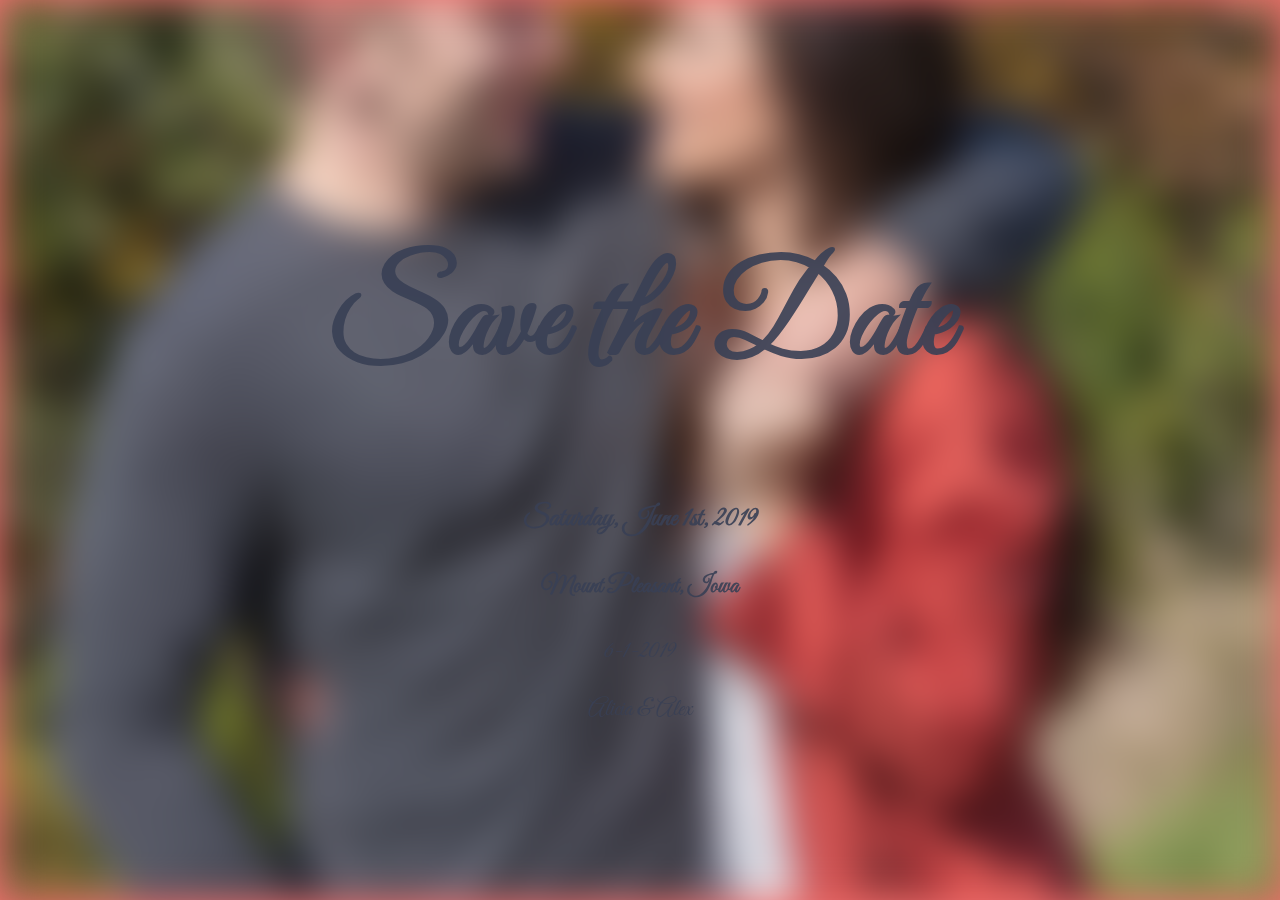
==== home.html @ f8b58804 "added new page to test out image" ====
<!doctype html>
<html class="no-js" lang="">

<head>
  <meta charset="utf-8">
  <meta http-equiv="x-ua-compatible" content="ie=edge">
  <title>Save the Date</title>
  <meta name="description" content="">
  <!-- <meta name="viewport" content="width=device-width, initial-scale=1, shrink-to-fit=no"> -->
  <meta name="viewport" content="width=device-width, initial-scale=1.0, maximum-scale=1.0, user-scalable=no, viewport-fit=cover">

  <!-- <link href="https://fonts.googleapis.com/css?family=Great+Vibes" rel="stylesheet"> -->
  <link href="https://fonts.googleapis.com/css?family=Abril+Fatface|Amatic+SC|Clicker+Script|Cookie|Dancing+Script|Didact+Gothic|Engagement|Great+Vibes|Lobster+Two|Pacifico|Parisienne|Playfair+Display|Rochester|Sacramento"
    rel="stylesheet">
  <link rel="manifest" href="site.webmanifest">
  <link rel="apple-touch-icon" href="icon.png">
  <!-- Place favicon.ico in the root directory -->

  <!-- <link rel="stylesheet" href="css/normalize.css"> -->
  <link rel="stylesheet" href="css/main.css">
</head>

<body class="body">
  <!--[if lte IE 9]>
    <p class="browserupgrade">You are using an <strong>outdated</strong> browser. Please <a href="https://browsehappy.com/">upgrade your browser</a> to improve your experience and security.</p>
  <![endif]-->

  <!-- Add your site or application content here -->

<div id="background-img">
      
  <picture>
          <source media="(max-width: 320px)" srcset="img/background-wide.jpg">
          <source media="(min-width: 375px)" srcset="img/background-tall.jpg">
    
          <img src="img/bkgr.3840.jpeg" alt="Flowers">
        </picture>
    </div>
  <header id="ex2 header" class="yes">
    <h1>Save the Date</h1>
    <h3>Saturday, June 1st, 2019</h3>
    <h4>Mount Pleasant, Iowa</h4>
    <p>6-1-2019</p>
    <p>Alicia & Alex</p>
  </header>


  <main>

  </main>
  <script src="js/vendor/modernizr-3.6.0.min.js"></script>
  <script src="https://code.jquery.com/jquery-3.3.1.min.js" integrity="sha256-FgpCb/KJQlLNfOu91ta32o/NMZxltwRo8QtmkMRdAu8="
    crossorigin="anonymous"></script>
  <script>
    window.jQuery || document.write('<script src="js/vendor/jquery-3.3.1.min.js"><\/script>')

  </script>
  <script src="js/plugins.js"></script>
  <script src="js/main.js"></script>

  <!-- Google Analytics: change UA-XXXXX-Y to be your site's ID. -->
  <script>
    window.ga = function () {
      ga.q.push(arguments)
    };
    ga.q = [];
    ga.l = +new Date;
    ga('create', 'UA-XXXXX-Y', 'auto');
    ga('send', 'pageview')

  </script>
  <script src="https://www.google-analytics.com/analytics.js" async defer></script>
</body>

</html>
---- css/main.css ----
@charset "UTF-8";
/*! normalize.css v8.0.0 | MIT License | github.com/necolas/normalize.css */
/* Document
   ========================================================================== */
/**
 * 1. Correct the line height in all browsers.
 * 2. Prevent adjustments of font size after orientation changes in iOS.
 */
html {
  line-height: 1.15;
  /* 1 */
  -webkit-text-size-adjust: 100%;
  /* 2 */
}

/* Sections
   ========================================================================== */
/**
 * Remove the margin in all browsers.
 */
body {
  margin: 0;
}

/**
 * Correct the font size and margin on `h1` elements within `section` and
 * `article` contexts in Chrome, Firefox, and Safari.
 */
h1 {
  font-size: 2em;
  margin: 0.67em 0;
}

/* Grouping content
   ========================================================================== */
/**
 * 1. Add the correct box sizing in Firefox.
 * 2. Show the overflow in Edge and IE.
 */
hr {
  -webkit-box-sizing: content-box;
          box-sizing: content-box;
  /* 1 */
  height: 0;
  /* 1 */
  overflow: visible;
  /* 2 */
}

/**
 * 1. Correct the inheritance and scaling of font size in all browsers.
 * 2. Correct the odd `em` font sizing in all browsers.
 */
pre {
  font-family: monospace, monospace;
  /* 1 */
  font-size: 1em;
  /* 2 */
}

/* Text-level semantics
   ========================================================================== */
/**
 * Remove the gray background on active links in IE 10.
 */
a {
  background-color: transparent;
}

/**
 * 1. Remove the bottom border in Chrome 57-
 * 2. Add the correct text decoration in Chrome, Edge, IE, Opera, and Safari.
 */
abbr[title] {
  border-bottom: none;
  /* 1 */
  text-decoration: underline;
  /* 2 */
  -webkit-text-decoration: underline dotted;
          text-decoration: underline dotted;
  /* 2 */
}

/**
 * Add the correct font weight in Chrome, Edge, and Safari.
 */
b,
strong {
  font-weight: bolder;
}

/**
 * 1. Correct the inheritance and scaling of font size in all browsers.
 * 2. Correct the odd `em` font sizing in all browsers.
 */
code,
kbd,
samp {
  font-family: monospace, monospace;
  /* 1 */
  font-size: 1em;
  /* 2 */
}

/**
 * Add the correct font size in all browsers.
 */
small {
  font-size: 80%;
}

/**
 * Prevent `sub` and `sup` elements from affecting the line height in
 * all browsers.
 */
sub,
sup {
  font-size: 75%;
  line-height: 0;
  position: relative;
  vertical-align: baseline;
}

sub {
  bottom: -0.25em;
}

sup {
  top: -0.5em;
}

/* Embedded content
   ========================================================================== */
/**
 * Remove the border on images inside links in IE 10.
 */
img {
  border-style: none;
}

/* Forms
   ========================================================================== */
/**
 * 1. Change the font styles in all browsers.
 * 2. Remove the margin in Firefox and Safari.
 */
button,
input,
optgroup,
select,
textarea {
  font-family: inherit;
  /* 1 */
  font-size: 100%;
  /* 1 */
  line-height: 1.15;
  /* 1 */
  margin: 0;
  /* 2 */
}

/**
 * Show the overflow in IE.
 * 1. Show the overflow in Edge.
 */
button,
input {
  /* 1 */
  overflow: visible;
}

/**
 * Remove the inheritance of text transform in Edge, Firefox, and IE.
 * 1. Remove the inheritance of text transform in Firefox.
 */
button,
select {
  /* 1 */
  text-transform: none;
}

/**
 * Correct the inability to style clickable types in iOS and Safari.
 */
button,
[type="button"],
[type="reset"],
[type="submit"] {
  -webkit-appearance: button;
}

/**
 * Remove the inner border and padding in Firefox.
 */
button::-moz-focus-inner,
[type="button"]::-moz-focus-inner,
[type="reset"]::-moz-focus-inner,
[type="submit"]::-moz-focus-inner {
  border-style: none;
  padding: 0;
}

/**
 * Restore the focus styles unset by the previous rule.
 */
button:-moz-focusring,
[type="button"]:-moz-focusring,
[type="reset"]:-moz-focusring,
[type="submit"]:-moz-focusring {
  outline: 1px dotted ButtonText;
}

/**
 * Correct the padding in Firefox.
 */
fieldset {
  padding: 0.35em 0.75em 0.625em;
}

/**
 * 1. Correct the text wrapping in Edge and IE.
 * 2. Correct the color inheritance from `fieldset` elements in IE.
 * 3. Remove the padding so developers are not caught out when they zero out
 *    `fieldset` elements in all browsers.
 */
legend {
  -webkit-box-sizing: border-box;
          box-sizing: border-box;
  /* 1 */
  color: inherit;
  /* 2 */
  display: table;
  /* 1 */
  max-width: 100%;
  /* 1 */
  padding: 0;
  /* 3 */
  white-space: normal;
  /* 1 */
}

/**
 * Add the correct vertical alignment in Chrome, Firefox, and Opera.
 */
progress {
  vertical-align: baseline;
}

/**
 * Remove the default vertical scrollbar in IE 10+.
 */
textarea {
  overflow: auto;
}

/**
 * 1. Add the correct box sizing in IE 10.
 * 2. Remove the padding in IE 10.
 */
[type="checkbox"],
[type="radio"] {
  -webkit-box-sizing: border-box;
          box-sizing: border-box;
  /* 1 */
  padding: 0;
  /* 2 */
}

/**
 * Correct the cursor style of increment and decrement buttons in Chrome.
 */
[type="number"]::-webkit-inner-spin-button,
[type="number"]::-webkit-outer-spin-button {
  height: auto;
}

/**
 * 1. Correct the odd appearance in Chrome and Safari.
 * 2. Correct the outline style in Safari.
 */
[type="search"] {
  -webkit-appearance: textfield;
  /* 1 */
  outline-offset: -2px;
  /* 2 */
}

/**
 * Remove the inner padding in Chrome and Safari on macOS.
 */
[type="search"]::-webkit-search-decoration {
  -webkit-appearance: none;
}

/**
 * 1. Correct the inability to style clickable types in iOS and Safari.
 * 2. Change font properties to `inherit` in Safari.
 */
::-webkit-file-upload-button {
  -webkit-appearance: button;
  /* 1 */
  font: inherit;
  /* 2 */
}

/* Interactive
   ========================================================================== */
/*
 * Add the correct display in Edge, IE 10+, and Firefox.
 */
details {
  display: block;
}

/*
 * Add the correct display in all browsers.
 */
summary {
  display: list-item;
}

/* Misc
   ========================================================================== */
/**
 * Add the correct display in IE 10+.
 */
template {
  display: none;
}

/**
 * Add the correct display in IE 10.
 */
[hidden] {
  display: none;
}

/*! HTML5 Boilerplate v6.1.0 | MIT License | https://html5boilerplate.com/ */
/*
 * What follows is the result of much research on cross-browser styling.
 * Credit left inline and big thanks to Nicolas Gallagher, Jonathan Neal,
 * Kroc Camen, and the H5BP dev community and team.
 */
/* ==========================================================================
   Base styles: opinionated defaults
   ========================================================================== */
html {
  color: #222;
  font-size: 1em;
  line-height: 1.4;
}

/*
 * Remove text-shadow in selection highlight:
 * https://twitter.com/miketaylr/status/12228805301
 *
 * Vendor-prefixed and regular ::selection selectors cannot be combined:
 * https://stackoverflow.com/a/16982510/7133471
 *
 * Customize the background color to match your design.
 */
::-moz-selection {
  background: #b3d4fc;
  text-shadow: none;
}

::selection {
  background: #b3d4fc;
  text-shadow: none;
}

/*
 * A better looking default horizontal rule
 */
hr {
  display: block;
  height: 1px;
  border: 0;
  border-top: 1px solid #ccc;
  margin: 1em 0;
  padding: 0;
}

/*
 * Remove the gap between audio, canvas, iframes,
 * images, videos and the bottom of their containers:
 * https://github.com/h5bp/html5-boilerplate/issues/440
 */
audio,
canvas,
iframe,
img,
svg,
video {
  vertical-align: middle;
}

/*
 * Remove default fieldset styles.
 */
fieldset {
  border: 0;
  margin: 0;
  padding: 0;
}

/*
 * Allow only vertical resizing of textareas.
 */
textarea {
  resize: vertical;
}

/* ==========================================================================
   Browser Upgrade Prompt
   ========================================================================== */
.browserupgrade {
  margin: 0.2em 0;
  background: #ccc;
  color: #000;
  padding: 0.2em 0;
}

/* ==========================================================================
   Author's custom styles
   ========================================================================== */
/* ==========================================================================
   Helper classes
   ========================================================================== */
/*
 * Hide visually and from screen readers
 */
.hidden {
  display: none !important;
}

/*
 * Hide only visually, but have it available for screen readers:
 * https://snook.ca/archives/html_and_css/hiding-content-for-accessibility
 *
 * 1. For long content, line feeds are not interpreted as spaces and small width
 *    causes content to wrap 1 word per line:
 *    https://medium.com/@jessebeach/beware-smushed-off-screen-accessible-text-5952a4c2cbfe
 */
.visuallyhidden {
  border: 0;
  clip: rect(0 0 0 0);
  height: 1px;
  margin: -1px;
  overflow: hidden;
  padding: 0;
  position: absolute;
  width: 1px;
  white-space: nowrap;
  /* 1 */
}

/*
 * Extends the .visuallyhidden class to allow the element
 * to be focusable when navigated to via the keyboard:
 * https://www.drupal.org/node/897638
 */
.visuallyhidden.focusable:active,
.visuallyhidden.focusable:focus {
  clip: auto;
  height: auto;
  margin: 0;
  overflow: visible;
  position: static;
  width: auto;
  white-space: inherit;
}

/*
 * Hide visually and from screen readers, but maintain layout
 */
.invisible {
  visibility: hidden;
}

/*
 * Clearfix: contain floats
 *
 * For modern browsers
 * 1. The space content is one way to avoid an Opera bug when the
 *    `contenteditable` attribute is included anywhere else in the document.
 *    Otherwise it causes space to appear at the top and bottom of elements
 *    that receive the `clearfix` class.
 * 2. The use of `table` rather than `block` is only necessary if using
 *    `:before` to contain the top-margins of child elements.
 */
.clearfix:before,
.clearfix:after {
  content: " ";
  /* 1 */
  display: table;
  /* 2 */
}

.clearfix:after {
  clear: both;
}

/* ==========================================================================
   EXAMPLE Media Queries for Responsive Design.
   These examples override the primary ('mobile first') styles.
   Modify as content requires.
   ========================================================================== */
@media only screen and (min-width: 35em) {
  /* Style adjustments for viewports that meet the condition */
}

@media print, (-webkit-min-device-pixel-ratio: 1.25), (min-resolution: 1.25dppx), (min-resolution: 120dpi) {
  /* Style adjustments for high resolution devices */
}

/* ==========================================================================
   Print styles.
   Inlined to avoid the additional HTTP request:
   https://www.phpied.com/delay-loading-your-print-css/
   ========================================================================== */
@media print {
  *,
  *:before,
  *:after {
    background: transparent !important;
    color: #000 !important;
    /* Black prints faster */
    -webkit-box-shadow: none !important;
    box-shadow: none !important;
    text-shadow: none !important;
  }
  a,
  a:visited {
    text-decoration: underline;
  }
  a[href]:after {
    content: " (" attr(href) ")";
  }
  abbr[title]:after {
    content: " (" attr(title) ")";
  }
  /*
     * Don't show links that are fragment identifiers,
     * or use the `javascript:` pseudo protocol
     */
  a[href^="#"]:after,
  a[href^="javascript:"]:after {
    content: "";
  }
  pre {
    white-space: pre-wrap !important;
  }
  pre,
  blockquote {
    border: 1px solid #999;
    page-break-inside: avoid;
  }
  /*
     * Printing Tables:
     * http://css-discuss.incutio.com/wiki/Printing_Tables
     */
  thead {
    display: table-header-group;
  }
  tr,
  img {
    page-break-inside: avoid;
  }
  p,
  h2,
  h3 {
    orphans: 3;
    widows: 3;
  }
  h2,
  h3 {
    page-break-after: avoid;
  }
}

header {
  background: white;
}

header {
  font-family: 'Great Vibes', cursive;
  margin: auto;
  max-width: 90%;
  color: #ACAEAB;
}

@media (min-width: 576px) {
  header {
    max-width: 100%;
  }
  header h1 {
    font-size: 1em;
  }
}

@media (min-width: 768px) {
  header {
    max-width: 90%;
  }
  header h1 {
    font-size: calc(1em + 5vmin);
  }
}

@media (min-width: 992px) {
  header {
    color: ÷yellow;
  }
}

@media (min-width: 1200px) {
  header h1 {
    font-size: 10vmax;
  }
}

#ex1 {
  font-family: 'Great Vibes', cursive;
}

#ex2 {
  font-family: 'Dancing Script', cursive;
}

#ex3 {
  font-family: 'Pacifico', cursive;
}

#ex4 {
  font-family: 'Sacramento', cursive;
}

#ex5 {
  font-family: 'Parisienne', cursive;
}

#ex6 {
  font-family: 'Rochester', cursive;
}

#ex7 {
  font-family: 'Amatic SC', cursive;
}

#ex8 {
  font-family: 'Cookie', cursive;
}

#ex9 {
  font-family: 'Clicker Script', cursive;
}

#ex10 {
  font-family: 'Engagement', cursive;
}

#ex11 {
  font-family: 'Playfair Display', serif;
}

#ex12 {
  font-family: 'Abril Fatface', cursive;
}

#ex13 {
  font-family: 'Didact Gothic', sans-serif;
}

#ex14 {
  font-family: 'Lobster Two', cursive;
}

html {
  padding: env(safe-area-inset);
}

.yes {
  color: #394055;
  background: #F7E1D7;
}

.no {
  text-decoration: line-through;
  color: #F7E1D7;
}

body.body {
  display: -ms-grid;
  display: grid;
  -ms-grid-rows: 1;
  -ms-grid-columns: 1;
      grid-template: 1 /1;
}

body.body #background-img {
  -ms-grid-row: 1;
  -ms-grid-column: 1;
  grid-area: 1 / 1;
  color: white;
  background: none;
}

body.body header {
  -ms-grid-row: 1;
  -ms-grid-column: 1;
  grid-area: 1 / 1;
  background: none;
  opacity: .9;
}

body.body #TEST {
  -ms-grid-row: 1;
  -ms-grid-column: 1;
  grid-area: 1 / 1;
  opacity: .9;
  background: black;
  color: white;
}

#background-img img {
  width: 100%;
  height: 100vh;
  -o-object-fit: cover;
     object-fit: cover;
  -webkit-filter: blur(19px);
          filter: blur(19px);
}

body {
  font-family: 'Amatic SC', cursive;
  font-size: 150%;
  background: #EF6F6C;
  text-align: center;
}

main {
  background: #CC7178;
}

p {
  font-size: 1em;
  display: block;
}

div {
  background: white;
  color: #FE938C;
}

header {
  padding: 1em;
}

.bk-navy {
  background: #394055;
  color: white;
}

.bk-green {
  background: #5B7761;
}

.bk-gray {
  background: #ACAEAB;
}

.bk-white {
  background: #F5F5F5;
}

.bk-hunter {
  background: #172121;
  color: white;
}

.bk-tan {
  background: #F7E1D7;
}

.bk-peach {
  background: #F9ADA0;
}

.bk-coral {
  background: #EF6F6C;
}

.bk-peony {
  background: #CC7178;
}

.bk-pale {
  background: #EDAFB8;
}

.bk-pink {
  background: #FE938C;
}

nav {
  display: -webkit-box;
  display: -ms-flexbox;
  display: flex;
  -ms-flex-wrap: wrap;
      flex-wrap: wrap;
}

nav div {
  -webkit-box-flex: 1;
      -ms-flex: 1 1;
          flex: 1 1;
  color: #394055;
  padding: 1em;
}

summary {
  font-size: 2em;
}

details {
  background: #F9ADA0;
  padding: 1em;
  margin: 1em auto;
  max-width: 90%;
  color: #394055;
}
/*# sourceMappingURL=main.css.map */
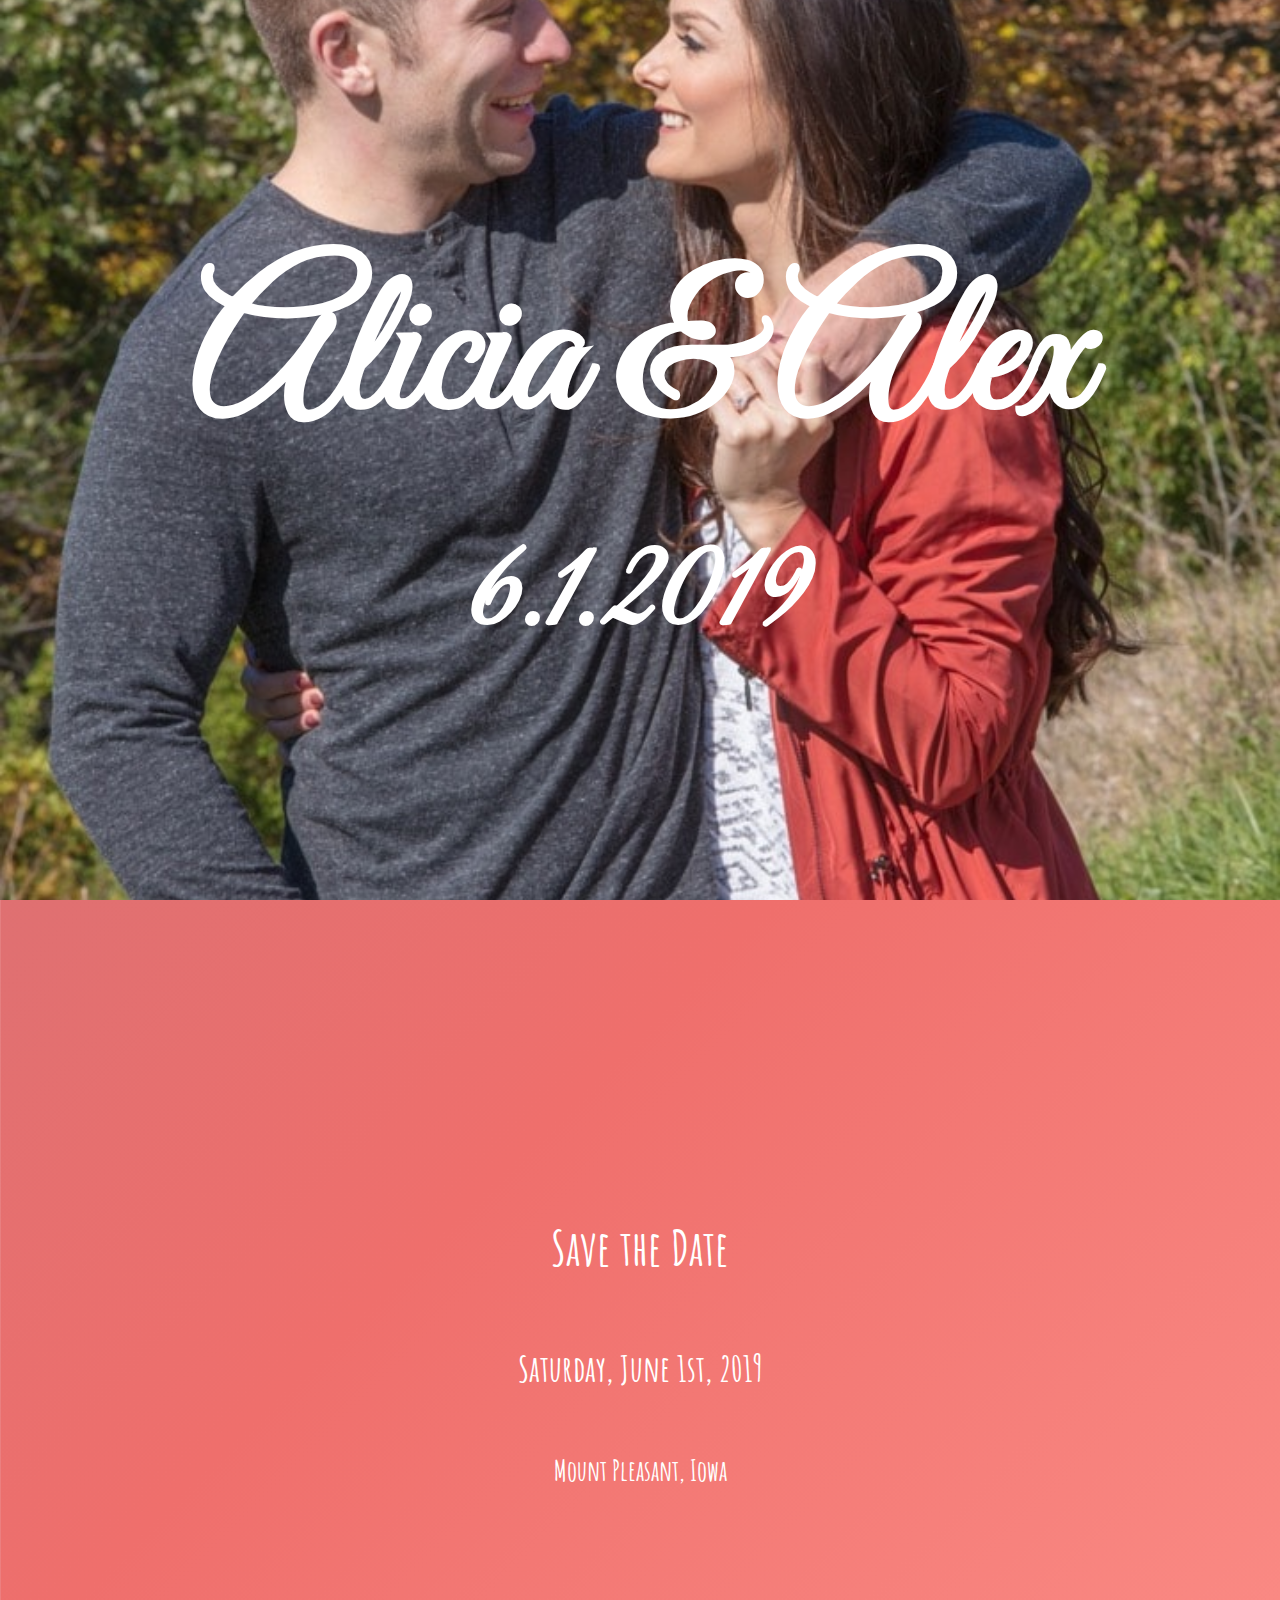
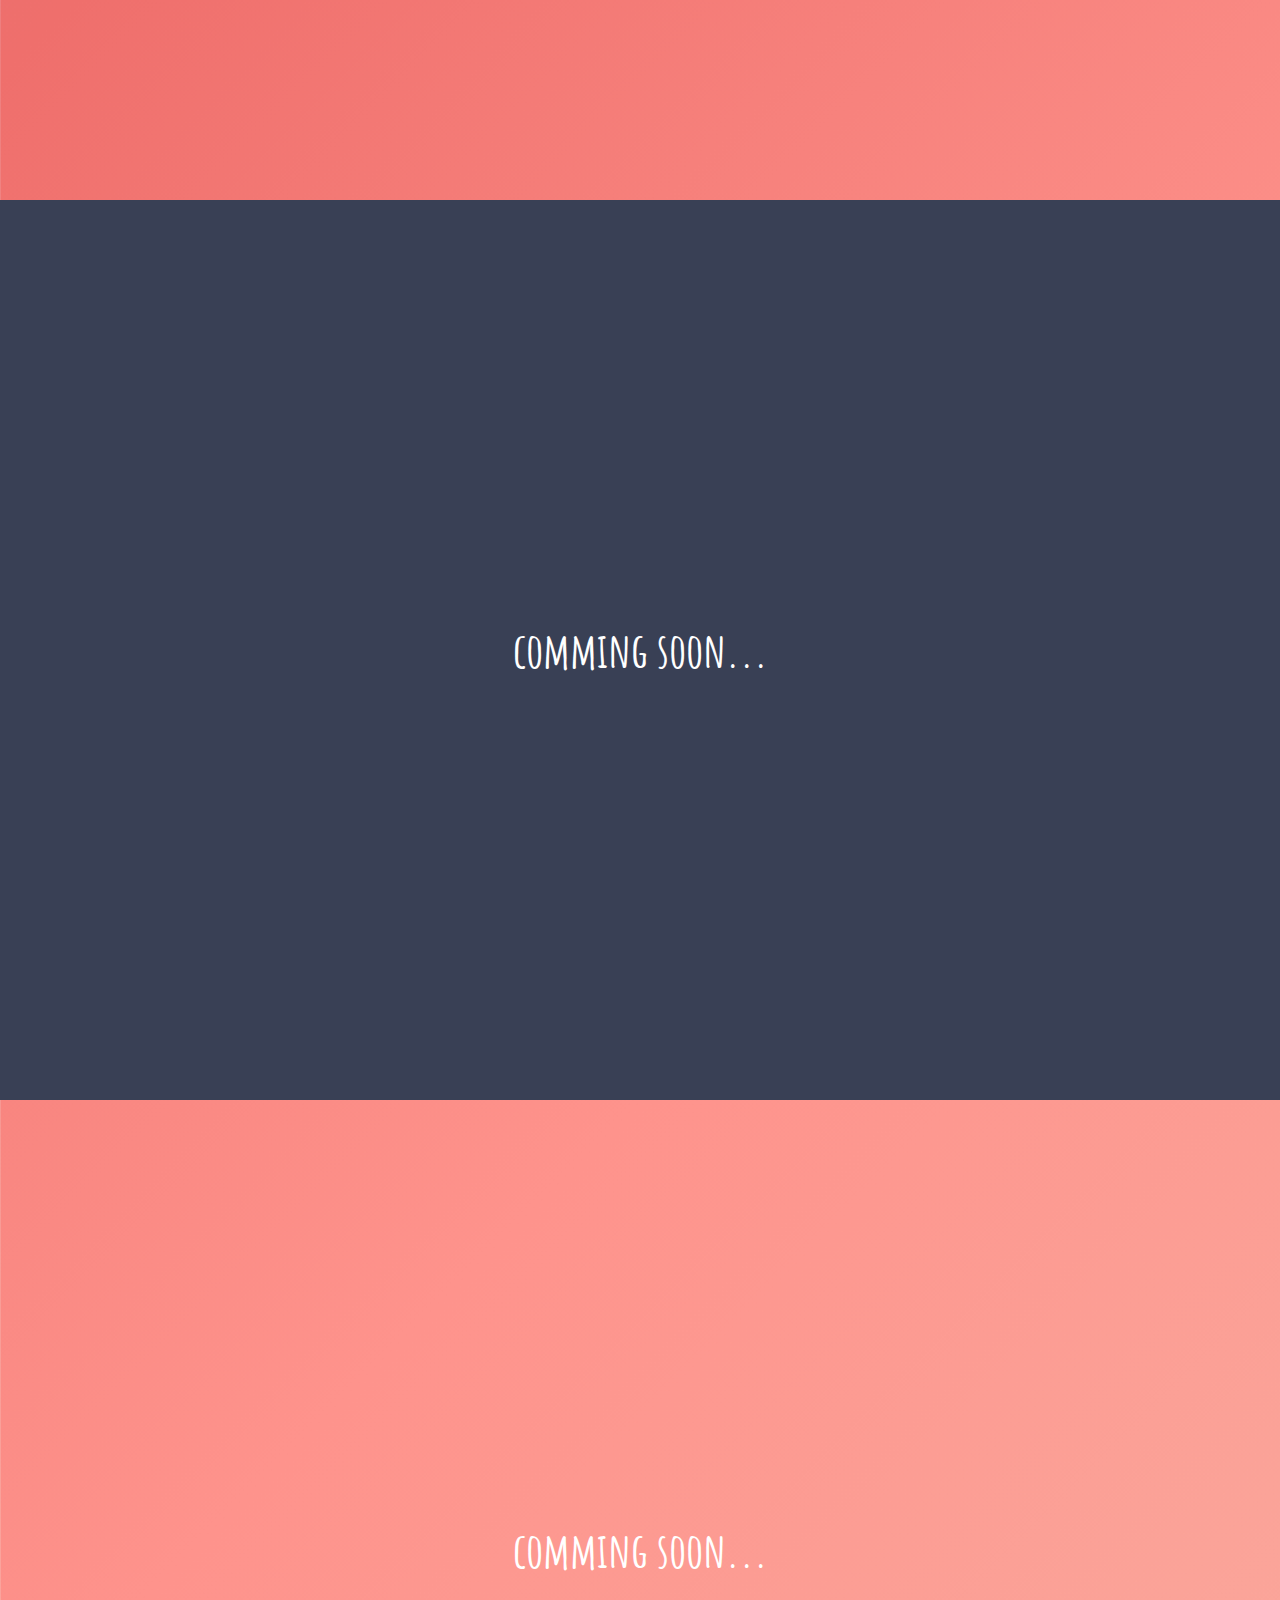
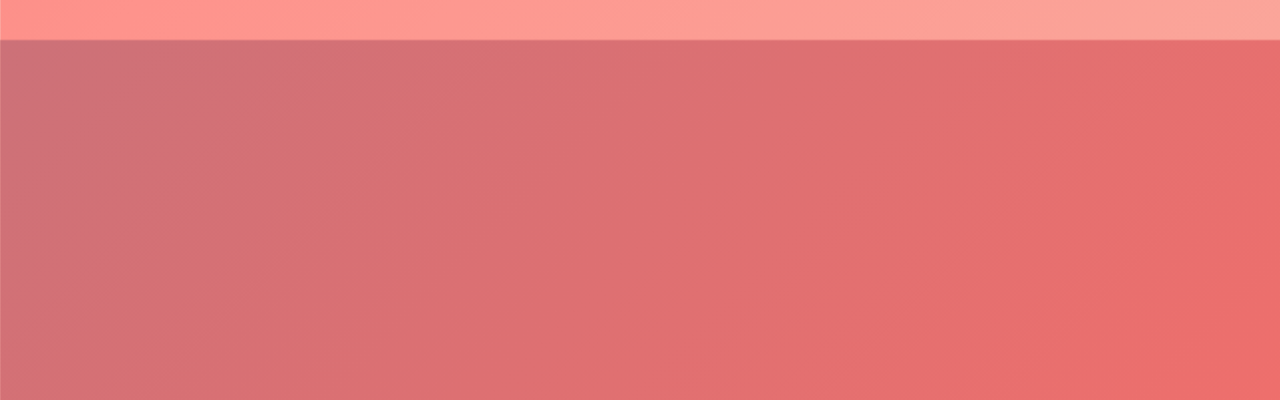
==== commit 419cb550: "fixed all small formatting issues" ====
--- a/home.html
+++ b/home.html
@@ -20,34 +20,40 @@
   <link rel="stylesheet" href="css/main.css">
 </head>
 
-<body class="body">
+<body>
   <!--[if lte IE 9]>
     <p class="browserupgrade">You are using an <strong>outdated</strong> browser. Please <a href="https://browsehappy.com/">upgrade your browser</a> to improve your experience and security.</p>
   <![endif]-->
 
   <!-- Add your site or application content here -->
+  <header class="header">
+    <div id="background-img">
 
-<div id="background-img">
-      
-  <picture>
-          <source media="(max-width: 320px)" srcset="img/background-wide.jpg">
-          <source media="(min-width: 375px)" srcset="img/background-tall.jpg">
-    
-          <img src="img/bkgr.3840.jpeg" alt="Flowers">
-        </picture>
+      <picture>
+        <source media="(max-width: 500px)" srcset="img/background-wide.jpg">
+        <source media="(min-width: 501px)" srcset="img/background-tall.jpg">
+
+        <img src="img/bkgr.3840.jpeg" alt="Flowers">
+      </picture>
     </div>
-  <header id="ex2 header" class="yes">
-    <h1>Save the Date</h1>
-    <h3>Saturday, June 1st, 2019</h3>
-    <h4>Mount Pleasant, Iowa</h4>
-    <p>6-1-2019</p>
-    <p>Alicia & Alex</p>
+    <div id="header" class="yes">
+      <h1>Alicia & Alex</h1>
+      <h3>6.1.2019</h3>
+    </div>
   </header>
 
 
-  <main>
-
+  <main id="STD">
+    <h1>Save the Date</h1>
+    <h2>Saturday, June 1st, 2019</h2>
+    <h3>Mount Pleasant, Iowa</h3>
   </main>
+  <div id="STD2">
+      <h1>comming soon...</h1>
+  </div>
+  <div id="STD3">
+        <h1>comming soon...</h1>
+    </div>
   <script src="js/vendor/modernizr-3.6.0.min.js"></script>
   <script src="https://code.jquery.com/jquery-3.3.1.min.js" integrity="sha256-FgpCb/KJQlLNfOu91ta32o/NMZxltwRo8QtmkMRdAu8="
     crossorigin="anonymous"></script>
--- a/css/main.css
+++ b/css/main.css
@@ -1,4 +1,3 @@
-@charset "UTF-8";
 /*! normalize.css v8.0.0 | MIT License | github.com/necolas/normalize.css */
 /* Document
    ========================================================================== */
@@ -580,227 +579,17 @@
 }
 
 header {
-  background: white;
-}
-
-header {
   font-family: 'Great Vibes', cursive;
-  margin: auto;
-  max-width: 90%;
-  color: #ACAEAB;
-}
-
-@media (min-width: 576px) {
-  header {
-    max-width: 100%;
-  }
-  header h1 {
-    font-size: 1em;
-  }
-}
-
-@media (min-width: 768px) {
-  header {
-    max-width: 90%;
-  }
-  header h1 {
-    font-size: calc(1em + 5vmin);
-  }
-}
-
-@media (min-width: 992px) {
-  header {
-    color: ÷yellow;
-  }
-}
-
-@media (min-width: 1200px) {
-  header h1 {
-    font-size: 10vmax;
-  }
-}
-
-#ex1 {
-  font-family: 'Great Vibes', cursive;
-}
-
-#ex2 {
-  font-family: 'Dancing Script', cursive;
-}
-
-#ex3 {
-  font-family: 'Pacifico', cursive;
-}
-
-#ex4 {
-  font-family: 'Sacramento', cursive;
-}
-
-#ex5 {
-  font-family: 'Parisienne', cursive;
-}
-
-#ex6 {
-  font-family: 'Rochester', cursive;
-}
-
-#ex7 {
-  font-family: 'Amatic SC', cursive;
-}
-
-#ex8 {
-  font-family: 'Cookie', cursive;
-}
-
-#ex9 {
-  font-family: 'Clicker Script', cursive;
-}
-
-#ex10 {
-  font-family: 'Engagement', cursive;
-}
-
-#ex11 {
-  font-family: 'Playfair Display', serif;
-}
-
-#ex12 {
-  font-family: 'Abril Fatface', cursive;
-}
-
-#ex13 {
-  font-family: 'Didact Gothic', sans-serif;
-}
-
-#ex14 {
-  font-family: 'Lobster Two', cursive;
 }
 
 html {
   padding: env(safe-area-inset);
 }
 
-.yes {
-  color: #394055;
-  background: #F7E1D7;
-}
-
-.no {
-  text-decoration: line-through;
-  color: #F7E1D7;
-}
-
-body.body {
-  display: -ms-grid;
-  display: grid;
-  -ms-grid-rows: 1;
-  -ms-grid-columns: 1;
-      grid-template: 1 /1;
-}
-
-body.body #background-img {
-  -ms-grid-row: 1;
-  -ms-grid-column: 1;
-  grid-area: 1 / 1;
-  color: white;
-  background: none;
-}
-
-body.body header {
-  -ms-grid-row: 1;
-  -ms-grid-column: 1;
-  grid-area: 1 / 1;
-  background: none;
-  opacity: .9;
-}
-
-body.body #TEST {
-  -ms-grid-row: 1;
-  -ms-grid-column: 1;
-  grid-area: 1 / 1;
-  opacity: .9;
-  background: black;
-  color: white;
-}
-
-#background-img img {
-  width: 100%;
-  height: 100vh;
-  -o-object-fit: cover;
-     object-fit: cover;
-  -webkit-filter: blur(19px);
-          filter: blur(19px);
-}
-
 body {
-  font-family: 'Amatic SC', cursive;
-  font-size: 150%;
-  background: #EF6F6C;
-  text-align: center;
-}
-
-main {
-  background: #CC7178;
-}
-
-p {
-  font-size: 1em;
-  display: block;
-}
-
-div {
-  background: white;
-  color: #FE938C;
-}
-
-header {
-  padding: 1em;
-}
-
-.bk-navy {
-  background: #394055;
-  color: white;
-}
-
-.bk-green {
-  background: #5B7761;
-}
-
-.bk-gray {
-  background: #ACAEAB;
-}
-
-.bk-white {
-  background: #F5F5F5;
-}
-
-.bk-hunter {
-  background: #172121;
-  color: white;
-}
-
-.bk-tan {
-  background: #F7E1D7;
-}
-
-.bk-peach {
-  background: #F9ADA0;
-}
-
-.bk-coral {
-  background: #EF6F6C;
-}
-
-.bk-peony {
-  background: #CC7178;
-}
-
-.bk-pale {
-  background: #EDAFB8;
-}
-
-.bk-pink {
-  background: #FE938C;
+  -webkit-scroll-snap-type: y proximity;
+      -ms-scroll-snap-type: y proximity;
+          scroll-snap-type: y proximity;
 }
 
 nav {
@@ -809,14 +598,213 @@
   display: flex;
   -ms-flex-wrap: wrap;
       flex-wrap: wrap;
+  -ms-flex-line-pack: justify;
+      align-content: space-between;
+}
+
+nav h1 {
+  -webkit-box-flex: 1;
+      -ms-flex: 1 0 100%;
+          flex: 1 0 100%;
+  margin: 0;
+  padding: 1em 0;
+  color: #394055;
 }
 
 nav div {
   -webkit-box-flex: 1;
-      -ms-flex: 1 1;
-          flex: 1 1;
+      -ms-flex: 1 1 100px;
+          flex: 1 1 100px;
+  padding: 0 1em;
+}
+
+.header {
+  scroll-snap-align: start;
+  max-height: 100vh;
+  overflow-y: scroll;
+  display: -ms-grid;
+  display: grid;
+  -ms-grid-rows: 1;
+  -ms-grid-columns: 1;
+      grid-template: 1 /1;
+}
+
+.header #background-img {
+  -ms-grid-row: 1;
+  -ms-grid-column: 1;
+  grid-area: 1 / 1;
+  color: white;
+  background: none;
+}
+
+.header #background-img img {
+  width: 100%;
+  height: 100vh;
+  -o-object-fit: cover;
+     object-fit: cover;
+}
+
+.header #header {
+  -ms-grid-row: 1;
+  -ms-grid-column: 1;
+  grid-area: 1 / 1;
+  background: none;
+  color: white;
+  display: -webkit-box;
+  display: -ms-flexbox;
+  display: flex;
+  -webkit-box-orient: vertical;
+  -webkit-box-direction: normal;
+      -ms-flex-direction: column;
+          flex-direction: column;
+  -webkit-box-pack: center;
+      -ms-flex-pack: center;
+          justify-content: center;
+}
+
+.header #header h1 {
+  margin: 0;
+  font-size: 16vw;
+}
+
+.header #header h3 {
+  margin: 0;
+  font-size: 10vw;
+}
+
+#STD, #STD2, #STD3 {
+  scroll-snap-align: start;
+  height: 100vh;
+  display: -webkit-box;
+  display: -ms-flexbox;
+  display: flex;
+  -webkit-box-orient: vertical;
+  -webkit-box-direction: normal;
+      -ms-flex-direction: column;
+          flex-direction: column;
+  -webkit-box-pack: center;
+      -ms-flex-pack: center;
+          justify-content: center;
+}
+
+#STD2 {
+  background: #394055;
+}
+
+body {
+  font-family: 'Amatic SC', cursive;
+  font-size: 150%;
+  text-align: center;
+}
+
+body {
+  width: 100wh;
+  height: 90vh;
+  color: #fff;
+  background: linear-gradient(-45deg, #F7E1D7, #EDAFB8, #F9ADA0, #FE938C, #EF6F6C, #CC7178);
+  background-size: 400% 400%;
+  -webkit-animation: Gradient 15s ease infinite;
+          animation: Gradient 15s ease infinite;
+}
+
+@-webkit-keyframes Gradient {
+  0% {
+    background-position: 0% 50%;
+  }
+  50% {
+    background-position: 100% 50%;
+  }
+  100% {
+    background-position: 0% 50%;
+  }
+}
+
+@keyframes Gradient {
+  0% {
+    background-position: 0% 50%;
+  }
+  50% {
+    background-position: 100% 50%;
+  }
+  100% {
+    background-position: 0% 50%;
+  }
+}
+
+p {
+  font-size: 1em;
+  display: block;
+}
+
+.yes {
   color: #394055;
-  padding: 1em;
+  background: #F7E1D7;
+  height: 100vh;
+  display: -webkit-box;
+  display: -ms-flexbox;
+  display: flex;
+  -webkit-box-orient: vertical;
+  -webkit-box-direction: normal;
+      -ms-flex-direction: column;
+          flex-direction: column;
+  -webkit-box-pack: center;
+      -ms-flex-pack: center;
+          justify-content: center;
+}
+
+.yes h1, .yes h2, .yes h3, .yes p {
+  margin: 0;
+}
+
+.no {
+  text-decoration: line-through;
+  color: #F7E1D7;
+}
+
+.bk-navy {
+  background: #394055;
+  color: white;
+}
+
+.bk-green {
+  background: #5B7761;
+}
+
+.bk-gray {
+  background: #ACAEAB;
+}
+
+.bk-white {
+  background: #F5F5F5;
+}
+
+.bk-hunter {
+  background: #172121;
+  color: white;
+}
+
+.bk-tan {
+  background: #F7E1D7;
+}
+
+.bk-peach {
+  background: #F9ADA0;
+}
+
+.bk-coral {
+  background: #EF6F6C;
+}
+
+.bk-peony {
+  background: #CC7178;
+}
+
+.bk-pale {
+  background: #EDAFB8;
+}
+
+.bk-pink {
+  background: #FE938C;
 }
 
 summary {
@@ -830,4 +818,60 @@
   max-width: 90%;
   color: #394055;
 }
+
+#ex1 {
+  font-family: 'Great Vibes', cursive;
+}
+
+#ex2 {
+  font-family: 'Dancing Script', cursive;
+}
+
+#ex3 {
+  font-family: 'Pacifico', cursive;
+}
+
+#ex4 {
+  font-family: 'Sacramento', cursive;
+}
+
+#ex5 {
+  font-family: 'Parisienne', cursive;
+}
+
+#ex6 {
+  font-family: 'Rochester', cursive;
+}
+
+#ex7 {
+  font-family: 'Amatic SC', cursive;
+}
+
+#ex8 {
+  font-family: 'Cookie', cursive;
+}
+
+#ex9 {
+  font-family: 'Clicker Script', cursive;
+}
+
+#ex10 {
+  font-family: 'Engagement', cursive;
+}
+
+#ex11 {
+  font-family: 'Playfair Display', serif;
+}
+
+#ex12 {
+  font-family: 'Abril Fatface', cursive;
+}
+
+#ex13 {
+  font-family: 'Didact Gothic', sans-serif;
+}
+
+#ex14 {
+  font-family: 'Lobster Two', cursive;
+}
 /*# sourceMappingURL=main.css.map */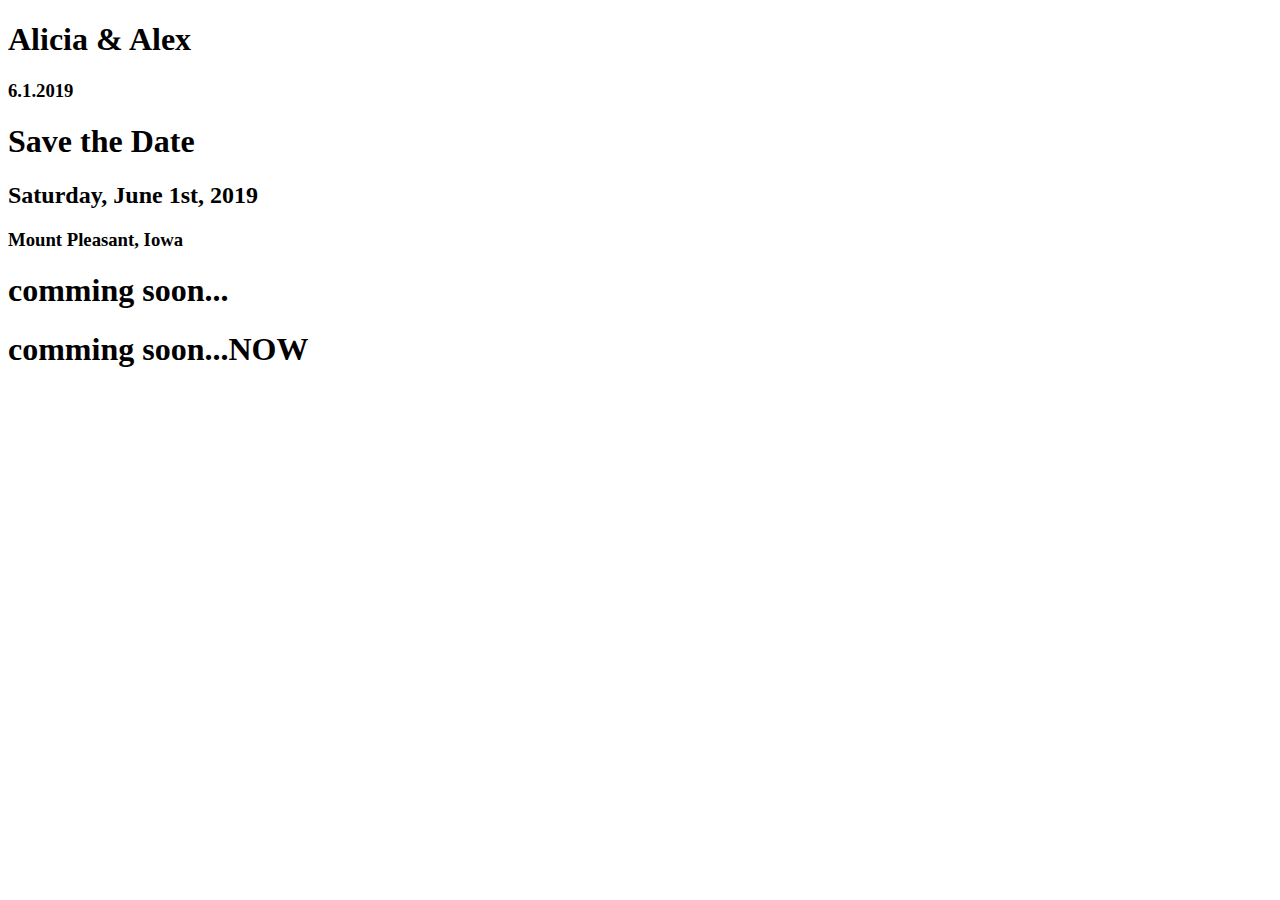
==== commit 33850552: "whole mess of updates" ====
--- a/home.html
+++ b/home.html
@@ -17,7 +17,7 @@
   <!-- Place favicon.ico in the root directory -->
 
   <!-- <link rel="stylesheet" href="css/normalize.css"> -->
-  <link rel="stylesheet" href="css/main.css">
+  <link rel="stylesheet" href="scss/main.css">
 </head>
 
 <body>
@@ -29,12 +29,12 @@
   <header class="header">
     <div id="background-img">
 
-      <picture>
+      <!-- <picture>
         <source media="(max-width: 500px)" srcset="img/background-wide.jpg">
         <source media="(min-width: 501px)" srcset="img/background-tall.jpg">
 
         <img src="img/bkgr.3840.jpeg" alt="Flowers">
-      </picture>
+      </picture> -->
     </div>
     <div id="header" class="yes">
       <h1>Alicia & Alex</h1>
@@ -51,8 +51,8 @@
   <div id="STD2">
       <h1>comming soon...</h1>
   </div>
-  <div id="STD3">
-        <h1>comming soon...</h1>
+  <div id="ST3">
+        <h1>comming soon...NOW</h1>
     </div>
   <script src="js/vendor/modernizr-3.6.0.min.js"></script>
   <script src="https://code.jquery.com/jquery-3.3.1.min.js" integrity="sha256-FgpCb/KJQlLNfOu91ta32o/NMZxltwRo8QtmkMRdAu8="
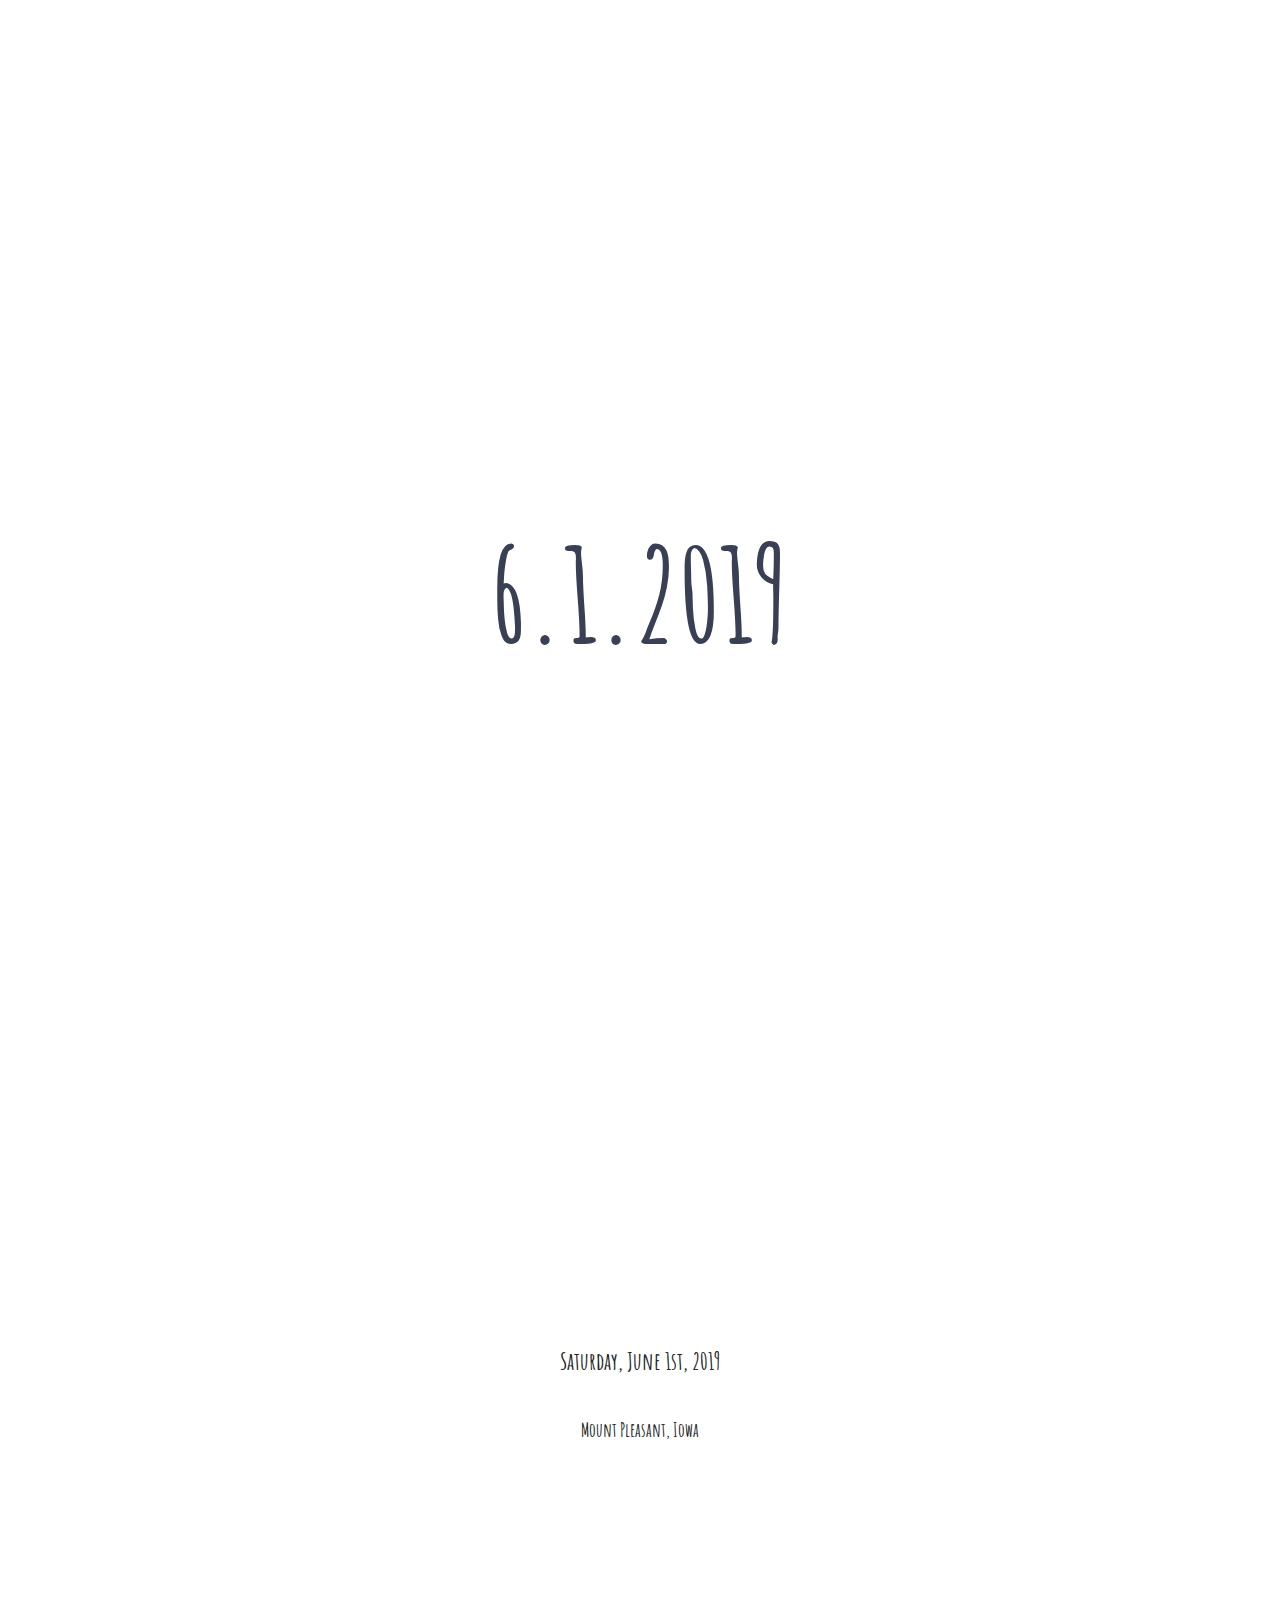
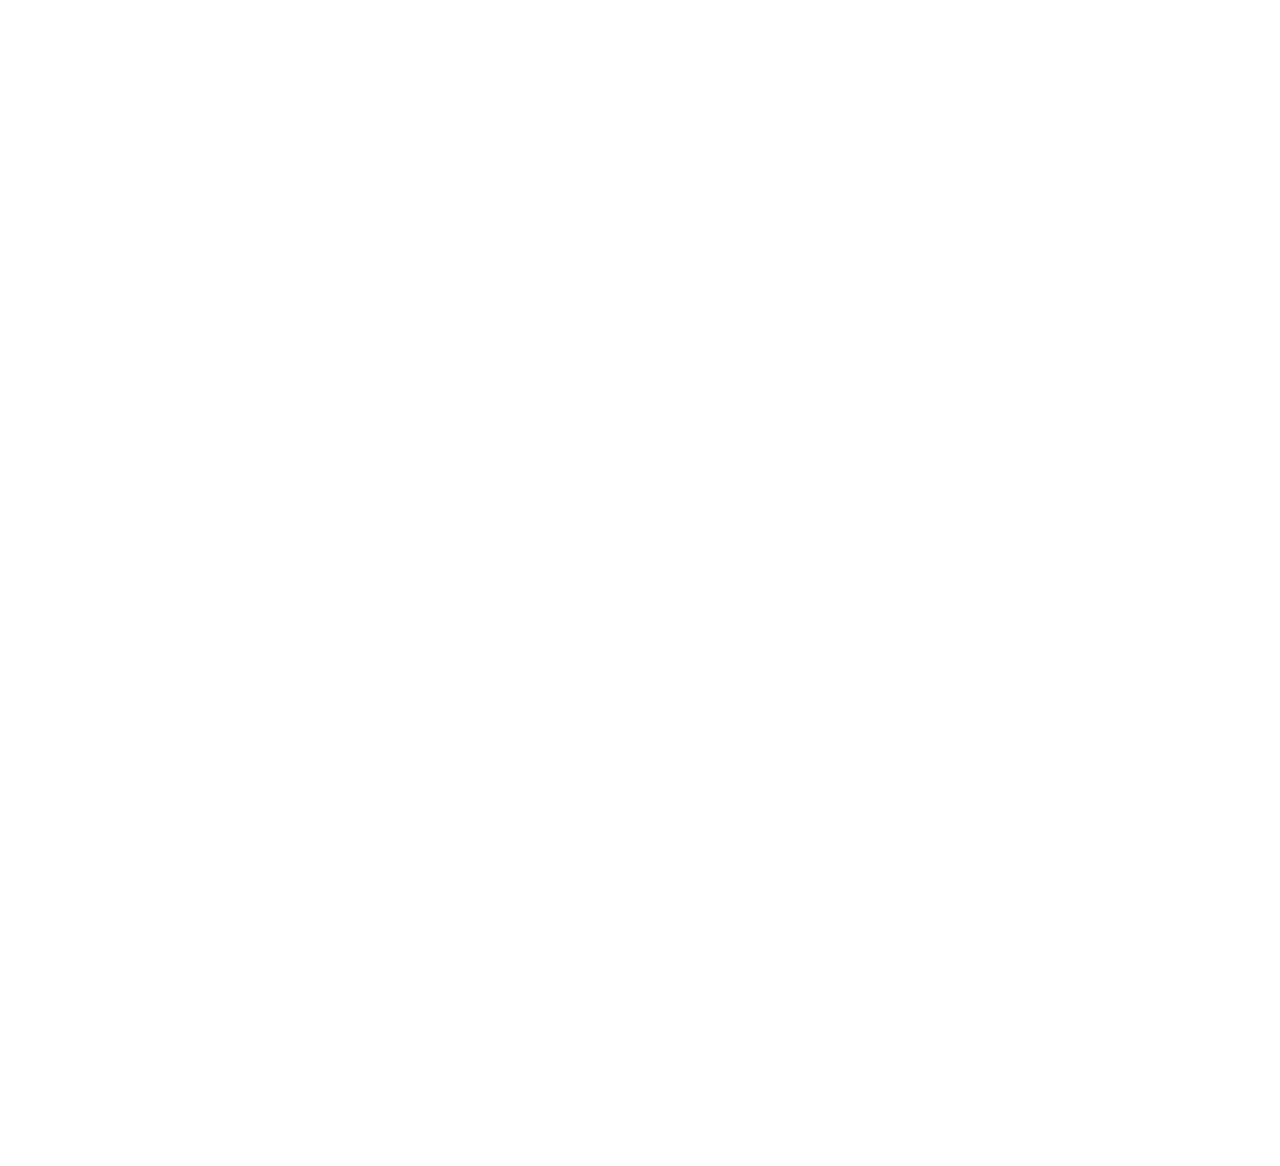
==== commit bab0562e: "fixed link" ====
--- a/home.html
+++ b/home.html
@@ -17,7 +17,7 @@
   <!-- Place favicon.ico in the root directory -->
 
   <!-- <link rel="stylesheet" href="css/normalize.css"> -->
-  <link rel="stylesheet" href="scss/main.css">
+  <link rel="stylesheet" href="css/main.css">
 </head>
 
 <body>
--- a/css/main.css
+++ b/css/main.css
@@ -0,0 +1,946 @@
+:root {
+  --navy: #394055;
+  --green: #5B7761;
+  --gray: #ACAEAB;
+  --white: #F5F5F5;
+  --hunter: #172121;
+  --tan: #F7E1D7;
+  --peach: #F9ADA0;
+  --coral: #EF6F6C;
+  --peony: #CC7178;
+  --pale: #EDAFB8;
+  --pink: #FE938C;
+  --main-color: var(--navy);
+  --main-color-soft: var(--navy);
+  --main-color-hard: var(--navy);
+  --accent-color: var(--pale);
+  --accent-color-soft: var(--navy);
+  --accent-color-hard: var(--navy);
+  --pop-color: var(--navy);
+  --pop-color-soft: var(--navy);
+  --pop-color-hard: var(--navy);
+  --back-color: var(--tan);
+  --back-color-soft: var(--navy);
+  --back-color-hard: var(--navy);
+}
+
+/*! normalize.css v8.0.0 | MIT License | github.com/necolas/normalize.css */
+/* Document
+   ========================================================================== */
+/**
+ * 1. Correct the line height in all browsers.
+ * 2. Prevent adjustments of font size after orientation changes in iOS.
+ */
+html {
+  line-height: 1.15;
+  /* 1 */
+  -webkit-text-size-adjust: 100%;
+  /* 2 */
+}
+
+/* Sections
+   ========================================================================== */
+/**
+ * Remove the margin in all browsers.
+ */
+body {
+  margin: 0;
+}
+
+/**
+ * Correct the font size and margin on `h1` elements within `section` and
+ * `article` contexts in Chrome, Firefox, and Safari.
+ */
+h1 {
+  font-size: 2em;
+  margin: 0.67em 0;
+}
+
+/* Grouping content
+   ========================================================================== */
+/**
+ * 1. Add the correct box sizing in Firefox.
+ * 2. Show the overflow in Edge and IE.
+ */
+hr {
+  -webkit-box-sizing: content-box;
+          box-sizing: content-box;
+  /* 1 */
+  height: 0;
+  /* 1 */
+  overflow: visible;
+  /* 2 */
+}
+
+/**
+ * 1. Correct the inheritance and scaling of font size in all browsers.
+ * 2. Correct the odd `em` font sizing in all browsers.
+ */
+pre {
+  font-family: monospace, monospace;
+  /* 1 */
+  font-size: 1em;
+  /* 2 */
+}
+
+/* Text-level semantics
+   ========================================================================== */
+/**
+ * Remove the gray background on active links in IE 10.
+ */
+a {
+  background-color: transparent;
+}
+
+/**
+ * 1. Remove the bottom border in Chrome 57-
+ * 2. Add the correct text decoration in Chrome, Edge, IE, Opera, and Safari.
+ */
+abbr[title] {
+  border-bottom: none;
+  /* 1 */
+  text-decoration: underline;
+  /* 2 */
+  -webkit-text-decoration: underline dotted;
+          text-decoration: underline dotted;
+  /* 2 */
+}
+
+/**
+ * Add the correct font weight in Chrome, Edge, and Safari.
+ */
+b,
+strong {
+  font-weight: bolder;
+}
+
+/**
+ * 1. Correct the inheritance and scaling of font size in all browsers.
+ * 2. Correct the odd `em` font sizing in all browsers.
+ */
+code,
+kbd,
+samp {
+  font-family: monospace, monospace;
+  /* 1 */
+  font-size: 1em;
+  /* 2 */
+}
+
+/**
+ * Add the correct font size in all browsers.
+ */
+small {
+  font-size: 80%;
+}
+
+/**
+ * Prevent `sub` and `sup` elements from affecting the line height in
+ * all browsers.
+ */
+sub,
+sup {
+  font-size: 75%;
+  line-height: 0;
+  position: relative;
+  vertical-align: baseline;
+}
+
+sub {
+  bottom: -0.25em;
+}
+
+sup {
+  top: -0.5em;
+}
+
+/* Embedded content
+   ========================================================================== */
+/**
+ * Remove the border on images inside links in IE 10.
+ */
+img {
+  border-style: none;
+}
+
+/* Forms
+   ========================================================================== */
+/**
+ * 1. Change the font styles in all browsers.
+ * 2. Remove the margin in Firefox and Safari.
+ */
+button,
+input,
+optgroup,
+select,
+textarea {
+  font-family: inherit;
+  /* 1 */
+  font-size: 100%;
+  /* 1 */
+  line-height: 1.15;
+  /* 1 */
+  margin: 0;
+  /* 2 */
+}
+
+/**
+ * Show the overflow in IE.
+ * 1. Show the overflow in Edge.
+ */
+button,
+input {
+  /* 1 */
+  overflow: visible;
+}
+
+/**
+ * Remove the inheritance of text transform in Edge, Firefox, and IE.
+ * 1. Remove the inheritance of text transform in Firefox.
+ */
+button,
+select {
+  /* 1 */
+  text-transform: none;
+}
+
+/**
+ * Correct the inability to style clickable types in iOS and Safari.
+ */
+button,
+[type="button"],
+[type="reset"],
+[type="submit"] {
+  -webkit-appearance: button;
+}
+
+/**
+ * Remove the inner border and padding in Firefox.
+ */
+button::-moz-focus-inner,
+[type="button"]::-moz-focus-inner,
+[type="reset"]::-moz-focus-inner,
+[type="submit"]::-moz-focus-inner {
+  border-style: none;
+  padding: 0;
+}
+
+/**
+ * Restore the focus styles unset by the previous rule.
+ */
+button:-moz-focusring,
+[type="button"]:-moz-focusring,
+[type="reset"]:-moz-focusring,
+[type="submit"]:-moz-focusring {
+  outline: 1px dotted ButtonText;
+}
+
+/**
+ * Correct the padding in Firefox.
+ */
+fieldset {
+  padding: 0.35em 0.75em 0.625em;
+}
+
+/**
+ * 1. Correct the text wrapping in Edge and IE.
+ * 2. Correct the color inheritance from `fieldset` elements in IE.
+ * 3. Remove the padding so developers are not caught out when they zero out
+ *    `fieldset` elements in all browsers.
+ */
+legend {
+  -webkit-box-sizing: border-box;
+          box-sizing: border-box;
+  /* 1 */
+  color: inherit;
+  /* 2 */
+  display: table;
+  /* 1 */
+  max-width: 100%;
+  /* 1 */
+  padding: 0;
+  /* 3 */
+  white-space: normal;
+  /* 1 */
+}
+
+/**
+ * Add the correct vertical alignment in Chrome, Firefox, and Opera.
+ */
+progress {
+  vertical-align: baseline;
+}
+
+/**
+ * Remove the default vertical scrollbar in IE 10+.
+ */
+textarea {
+  overflow: auto;
+}
+
+/**
+ * 1. Add the correct box sizing in IE 10.
+ * 2. Remove the padding in IE 10.
+ */
+[type="checkbox"],
+[type="radio"] {
+  -webkit-box-sizing: border-box;
+          box-sizing: border-box;
+  /* 1 */
+  padding: 0;
+  /* 2 */
+}
+
+/**
+ * Correct the cursor style of increment and decrement buttons in Chrome.
+ */
+[type="number"]::-webkit-inner-spin-button,
+[type="number"]::-webkit-outer-spin-button {
+  height: auto;
+}
+
+/**
+ * 1. Correct the odd appearance in Chrome and Safari.
+ * 2. Correct the outline style in Safari.
+ */
+[type="search"] {
+  -webkit-appearance: textfield;
+  /* 1 */
+  outline-offset: -2px;
+  /* 2 */
+}
+
+/**
+ * Remove the inner padding in Chrome and Safari on macOS.
+ */
+[type="search"]::-webkit-search-decoration {
+  -webkit-appearance: none;
+}
+
+/**
+ * 1. Correct the inability to style clickable types in iOS and Safari.
+ * 2. Change font properties to `inherit` in Safari.
+ */
+::-webkit-file-upload-button {
+  -webkit-appearance: button;
+  /* 1 */
+  font: inherit;
+  /* 2 */
+}
+
+/* Interactive
+   ========================================================================== */
+/*
+ * Add the correct display in Edge, IE 10+, and Firefox.
+ */
+details {
+  display: block;
+}
+
+/*
+ * Add the correct display in all browsers.
+ */
+summary {
+  display: list-item;
+}
+
+/* Misc
+   ========================================================================== */
+/**
+ * Add the correct display in IE 10+.
+ */
+template {
+  display: none;
+}
+
+/**
+ * Add the correct display in IE 10.
+ */
+[hidden] {
+  display: none;
+}
+
+/*! HTML5 Boilerplate v6.1.0 | MIT License | https://html5boilerplate.com/ */
+/*
+ * What follows is the result of much research on cross-browser styling.
+ * Credit left inline and big thanks to Nicolas Gallagher, Jonathan Neal,
+ * Kroc Camen, and the H5BP dev community and team.
+ */
+/* ==========================================================================
+   Base styles: opinionated defaults
+   ========================================================================== */
+html {
+  color: #222;
+  font-size: 1em;
+  line-height: 1.4;
+}
+
+/*
+ * Remove text-shadow in selection highlight:
+ * https://twitter.com/miketaylr/status/12228805301
+ *
+ * Vendor-prefixed and regular ::selection selectors cannot be combined:
+ * https://stackoverflow.com/a/16982510/7133471
+ *
+ * Customize the background color to match your design.
+ */
+::-moz-selection {
+  background: #b3d4fc;
+  text-shadow: none;
+}
+
+::selection {
+  background: #b3d4fc;
+  text-shadow: none;
+}
+
+/*
+ * A better looking default horizontal rule
+ */
+hr {
+  display: block;
+  height: 1px;
+  border: 0;
+  border-top: 1px solid #ccc;
+  margin: 1em 0;
+  padding: 0;
+}
+
+/*
+ * Remove the gap between audio, canvas, iframes,
+ * images, videos and the bottom of their containers:
+ * https://github.com/h5bp/html5-boilerplate/issues/440
+ */
+audio,
+canvas,
+iframe,
+img,
+svg,
+video {
+  vertical-align: middle;
+}
+
+/*
+ * Remove default fieldset styles.
+ */
+fieldset {
+  border: 0;
+  margin: 0;
+  padding: 0;
+}
+
+/*
+ * Allow only vertical resizing of textareas.
+ */
+textarea {
+  resize: vertical;
+}
+
+/* ==========================================================================
+   Browser Upgrade Prompt
+   ========================================================================== */
+.browserupgrade {
+  margin: 0.2em 0;
+  background: #ccc;
+  color: #000;
+  padding: 0.2em 0;
+}
+
+/* ==========================================================================
+   Author's custom styles
+   ========================================================================== */
+/* ==========================================================================
+   Helper classes
+   ========================================================================== */
+/*
+ * Hide visually and from screen readers
+ */
+.hidden {
+  display: none !important;
+}
+
+/*
+ * Hide only visually, but have it available for screen readers:
+ * https://snook.ca/archives/html_and_css/hiding-content-for-accessibility
+ *
+ * 1. For long content, line feeds are not interpreted as spaces and small width
+ *    causes content to wrap 1 word per line:
+ *    https://medium.com/@jessebeach/beware-smushed-off-screen-accessible-text-5952a4c2cbfe
+ */
+.visuallyhidden {
+  border: 0;
+  clip: rect(0 0 0 0);
+  height: 1px;
+  margin: -1px;
+  overflow: hidden;
+  padding: 0;
+  position: absolute;
+  width: 1px;
+  white-space: nowrap;
+  /* 1 */
+}
+
+/*
+ * Extends the .visuallyhidden class to allow the element
+ * to be focusable when navigated to via the keyboard:
+ * https://www.drupal.org/node/897638
+ */
+.visuallyhidden.focusable:active,
+.visuallyhidden.focusable:focus {
+  clip: auto;
+  height: auto;
+  margin: 0;
+  overflow: visible;
+  position: static;
+  width: auto;
+  white-space: inherit;
+}
+
+/*
+ * Hide visually and from screen readers, but maintain layout
+ */
+.invisible {
+  visibility: hidden;
+}
+
+/*
+ * Clearfix: contain floats
+ *
+ * For modern browsers
+ * 1. The space content is one way to avoid an Opera bug when the
+ *    `contenteditable` attribute is included anywhere else in the document.
+ *    Otherwise it causes space to appear at the top and bottom of elements
+ *    that receive the `clearfix` class.
+ * 2. The use of `table` rather than `block` is only necessary if using
+ *    `:before` to contain the top-margins of child elements.
+ */
+.clearfix:before,
+.clearfix:after {
+  content: " ";
+  /* 1 */
+  display: table;
+  /* 2 */
+}
+
+.clearfix:after {
+  clear: both;
+}
+
+/* ==========================================================================
+   EXAMPLE Media Queries for Responsive Design.
+   These examples override the primary ('mobile first') styles.
+   Modify as content requires.
+   ========================================================================== */
+@media only screen and (min-width: 35em) {
+  /* Style adjustments for viewports that meet the condition */
+}
+
+@media print, (-webkit-min-device-pixel-ratio: 1.25), (min-resolution: 1.25dppx), (min-resolution: 120dpi) {
+  /* Style adjustments for high resolution devices */
+}
+
+/* ==========================================================================
+   Print styles.
+   Inlined to avoid the additional HTTP request:
+   https://www.phpied.com/delay-loading-your-print-css/
+   ========================================================================== */
+@media print {
+  *,
+  *:before,
+  *:after {
+    background: transparent !important;
+    color: #000 !important;
+    /* Black prints faster */
+    -webkit-box-shadow: none !important;
+    box-shadow: none !important;
+    text-shadow: none !important;
+  }
+  a,
+  a:visited {
+    text-decoration: underline;
+  }
+  a[href]:after {
+    content: " (" attr(href) ")";
+  }
+  abbr[title]:after {
+    content: " (" attr(title) ")";
+  }
+  /*
+     * Don't show links that are fragment identifiers,
+     * or use the `javascript:` pseudo protocol
+     */
+  a[href^="#"]:after,
+  a[href^="javascript:"]:after {
+    content: "";
+  }
+  pre {
+    white-space: pre-wrap !important;
+  }
+  pre,
+  blockquote {
+    border: 1px solid #999;
+    page-break-inside: avoid;
+  }
+  /*
+     * Printing Tables:
+     * http://css-discuss.incutio.com/wiki/Printing_Tables
+     */
+  thead {
+    display: table-header-group;
+  }
+  tr,
+  img {
+    page-break-inside: avoid;
+  }
+  p,
+  h2,
+  h3 {
+    orphans: 3;
+    widows: 3;
+  }
+  h2,
+  h3 {
+    page-break-after: avoid;
+  }
+}
+
+html {
+  padding: env(safe-area-inset);
+}
+
+.header {
+  max-height: 100vh;
+  display: -ms-grid;
+  display: grid;
+  -ms-grid-rows: 1;
+  -ms-grid-columns: 1;
+      grid-template: 1 / 1;
+}
+
+.header #background-img {
+  -ms-grid-row: 1;
+  -ms-grid-column: 1;
+  grid-area: 1 / 1;
+  background: none;
+}
+
+.header #background-img img {
+  width: 100%;
+  height: 100vh;
+  -o-object-fit: cover;
+     object-fit: cover;
+}
+
+.header #header {
+  background: orange;
+  -ms-grid-row: 1;
+  -ms-grid-column: 1;
+  grid-area: 1 / 1;
+  background: none;
+}
+
+.header #header h1 {
+  margin: 0;
+  font-size: 16vw;
+}
+
+.header #header h3 {
+  margin: 0;
+  font-size: 10vw;
+}
+
+body {
+  font-family: 'Open Sans', sans-serif;
+  font-weight: 100;
+  text-align: center;
+  height: 90vh;
+}
+
+h1,
+h2,
+h3,
+h4,
+h5,
+h6 {
+  font-family: 'Amatic SC', cursive;
+}
+
+h1 {
+  font-weight: bold;
+  color: white;
+}
+
+#main-nav {
+  --main-color: navy;
+  --back-color: skyblue;
+  --accent-color: lightgreen;
+  --pop-color: coral;
+  --border: 2px solid transparent;
+}
+
+#main-nav {
+  display: -webkit-box;
+  display: -ms-flexbox;
+  display: flex;
+}
+
+#main-nav ul {
+  list-style: none;
+  padding: 0;
+  margin: 0;
+  display: -webkit-box;
+  display: -ms-flexbox;
+  display: flex;
+  -ms-flex-wrap: wrap;
+      flex-wrap: wrap;
+}
+
+#main-nav li {
+  display: -webkit-box;
+  display: -ms-flexbox;
+  display: flex;
+}
+
+#main-nav a {
+  -webkit-transition: all .5s;
+  transition: all .5s;
+  text-decoration: none;
+  color: var(--accent-color);
+}
+
+@media all and (min-width: 701px) {
+  #main-nav {
+    -webkit-box-pack: center;
+        -ms-flex-pack: center;
+            justify-content: center;
+  }
+  #main-nav li {
+    padding: .5em 0;
+    margin: 0 .5em;
+    border-bottom: var(--border);
+  }
+}
+
+@media all and (max-width: 700px) {
+  #main-nav {
+    -webkit-box-pack: end;
+        -ms-flex-pack: end;
+            justify-content: flex-end;
+  }
+  #main-nav ul {
+    -webkit-box-orient: vertical;
+    -webkit-box-direction: normal;
+        -ms-flex-direction: column;
+            flex-direction: column;
+    background: var(--back-color);
+  }
+  #main-nav li {
+    margin: .5em 0;
+    border-left: var(--border);
+  }
+  #main-nav a {
+    margin-left: 1em;
+    min-width: 10em;
+    text-align: left;
+  }
+}
+
+#main-nav li:hover {
+  border-color: var(--pop-color);
+}
+
+#main-nav li:hover a {
+  color: var(--main-color);
+}
+
+@media all and (max-width: 700px) {
+  #main-nav li:hover a {
+    font-weight: 900;
+  }
+}
+
+#colors {
+  display: -webkit-box;
+  display: -ms-flexbox;
+  display: flex;
+  -ms-flex-wrap: wrap;
+      flex-wrap: wrap;
+  -ms-flex-line-pack: justify;
+      align-content: space-between;
+}
+
+#colors h1 {
+  -webkit-box-flex: 1;
+      -ms-flex: 1 0 100%;
+          flex: 1 0 100%;
+  margin: 0;
+  padding: 1em 0;
+}
+
+#colors div {
+  -webkit-box-flex: 1;
+      -ms-flex: 1 1 100px;
+          flex: 1 1 100px;
+  padding: 0 1em;
+}
+
+.bk-navy {
+  background: #394055;
+  color: white;
+}
+
+.bk-green {
+  background: #5B7761;
+}
+
+.bk-gray {
+  background: #ACAEAB;
+}
+
+.bk-white {
+  background: #F5F5F5;
+}
+
+.bk-hunter {
+  background: #172121;
+  color: white;
+}
+
+.bk-tan {
+  background: #F7E1D7;
+}
+
+.bk-peach {
+  background: #F9ADA0;
+}
+
+.bk-coral {
+  background: #EF6F6C;
+}
+
+.bk-peony {
+  background: #CC7178;
+}
+
+.bk-pale {
+  background: #EDAFB8;
+}
+
+.bk-pink {
+  background: #FE938C;
+}
+
+#ex1 {
+  font-family: 'Great Vibes', cursive;
+}
+
+#ex2 {
+  font-family: 'Dancing Script', cursive;
+}
+
+#ex3 {
+  font-family: 'Pacifico', cursive;
+}
+
+#ex4 {
+  font-family: 'Sacramento', cursive;
+}
+
+#ex5 {
+  font-family: 'Parisienne', cursive;
+}
+
+#ex6 {
+  font-family: 'Rochester', cursive;
+}
+
+#ex7 {
+  font-family: 'Amatic SC', cursive;
+}
+
+#ex8 {
+  font-family: 'Cookie', cursive;
+  color: blue;
+}
+
+#ex9 {
+  font-family: 'Clicker Script', cursive;
+}
+
+#ex10 {
+  font-family: 'Engagement', cursive;
+}
+
+#ex11 {
+  font-family: 'Playfair Display', serif;
+}
+
+#ex12 {
+  font-family: 'Abril Fatface', cursive;
+}
+
+#ex13 {
+  font-family: 'Didact Gothic', sans-serif;
+}
+
+#ex14 {
+  font-family: 'Lobster Two', cursive;
+}
+
+summary {
+  font-size: 2em;
+}
+
+details {
+  background: #F9ADA0;
+  padding: 1em;
+  margin: 1em auto;
+  max-width: 90%;
+  color: #394055;
+}
+
+.yes {
+  color: #394055;
+  background: #F7E1D7;
+  height: 100vh;
+  display: -webkit-box;
+  display: -ms-flexbox;
+  display: flex;
+  -webkit-box-orient: vertical;
+  -webkit-box-direction: normal;
+      -ms-flex-direction: column;
+          flex-direction: column;
+  -webkit-box-pack: center;
+      -ms-flex-pack: center;
+          justify-content: center;
+}
+
+.yes h1, .yes h2, .yes h3, .yes p {
+  margin: 0;
+}
+
+.no {
+  text-decoration: line-through;
+  color: #F7E1D7;
+}
+
+#STD,
+#STD2,
+#STD3 {
+  height: 100vh;
+  display: -webkit-box;
+  display: -ms-flexbox;
+  display: flex;
+  -webkit-box-orient: vertical;
+  -webkit-box-direction: normal;
+      -ms-flex-direction: column;
+          flex-direction: column;
+  -webkit-box-pack: center;
+      -ms-flex-pack: center;
+          justify-content: center;
+}
+
+#testT {
+  background: yellow;
+}
+/*# sourceMappingURL=main.css.map */